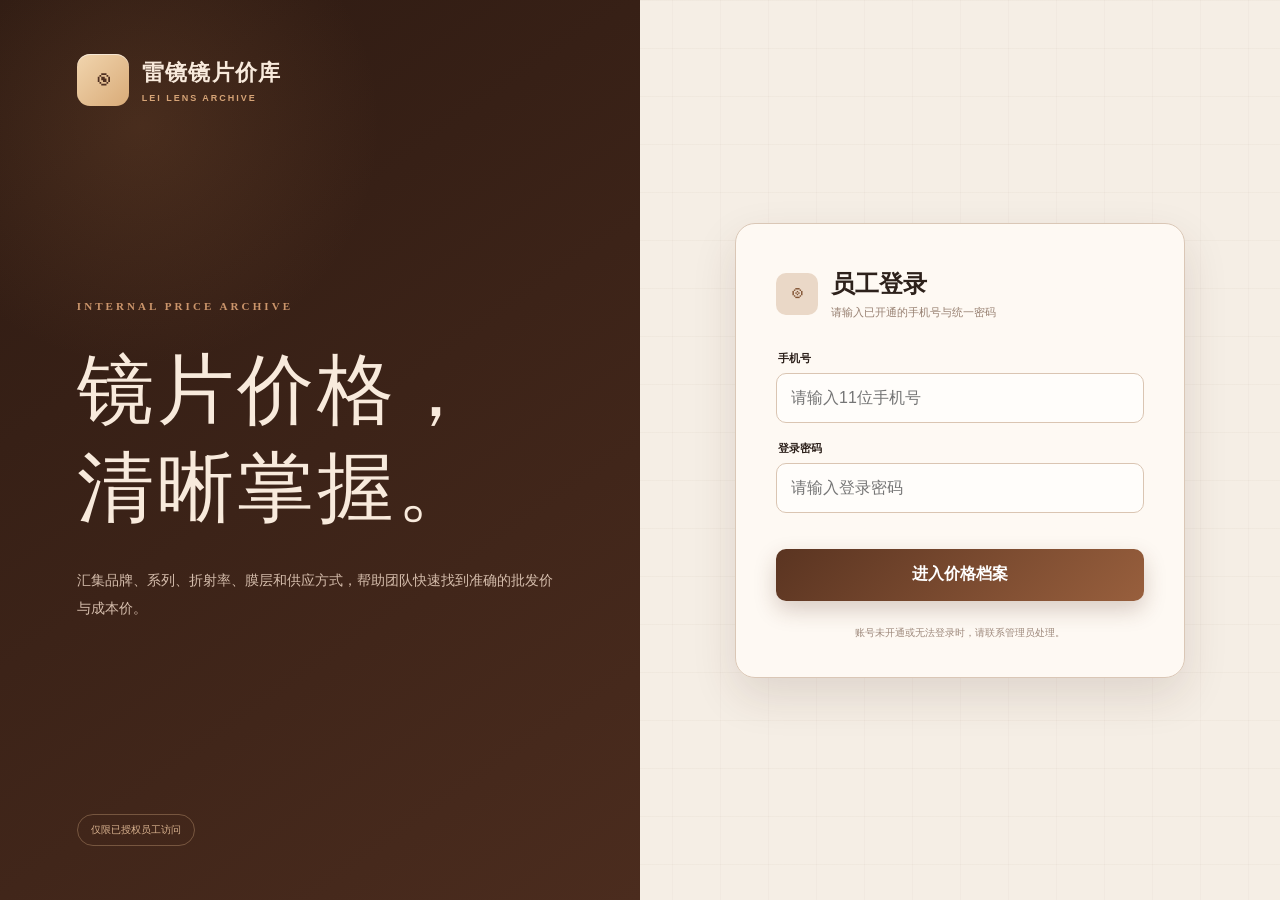
==== lens/index.html @ 8c734595 "Add encrypted employee lens price archive" ====
<!doctype html>
<html lang="zh-CN">
<head>
  <meta charset="utf-8">
  <meta name="viewport" content="width=device-width,initial-scale=1,viewport-fit=cover">
  <meta name="theme-color" content="#3b2419">
  <title>雷镜镜片价库</title>
  <meta name="description" content="雷镜内部镜片批发价与成本价查询">
  <link rel="stylesheet" href="./styles.css">
</head>
<body>
  <main id="loginView" class="login-page">
    <section class="login-intro">
      <div class="login-brand">
        <span class="logo-mark">◉</span>
        <span><strong>雷镜镜片价库</strong><small>LEI LENS ARCHIVE</small></span>
      </div>
      <div class="login-copy">
        <p class="eyebrow">INTERNAL PRICE ARCHIVE</p>
        <h1>镜片价格，<br>清晰掌握。</h1>
        <p>汇集品牌、系列、折射率、膜层和供应方式，帮助团队快速找到准确的批发价与成本价。</p>
      </div>
      <span class="security-note">仅限已授权员工访问</span>
    </section>
    <section class="login-panel">
      <form id="loginForm" class="login-card">
        <div class="login-title">
          <span class="lock-mark">⌾</span>
          <div><h2>员工登录</h2><p>请输入已开通的手机号与统一密码</p></div>
        </div>
        <label>
          <span>手机号</span>
          <input id="phoneInput" inputmode="numeric" autocomplete="username" maxlength="11" placeholder="请输入11位手机号" required>
        </label>
        <label>
          <span>登录密码</span>
          <input id="passwordInput" type="password" autocomplete="current-password" placeholder="请输入登录密码" required>
        </label>
        <p id="loginError" class="form-error" role="alert"></p>
        <button id="loginButton" type="submit">进入价格档案</button>
        <p class="login-help">账号未开通或无法登录时，请联系管理员处理。</p>
      </form>
    </section>
  </main>

  <main id="catalogView" class="catalog-page" hidden>
    <header class="topbar">
      <div class="topbar-brand">
        <span class="logo-mark">◉</span>
        <span><strong>雷镜镜片价库</strong><small>内部批发价与成本档案</small></span>
      </div>
      <div class="topbar-actions">
        <span id="currentUser" class="user-chip"></span>
        <button id="logoutButton" class="logout-button" type="button">退出</button>
      </div>
    </header>

    <div class="catalog-shell">
      <section class="catalog-hero">
        <div><strong>雷镜镜片价格档案</strong><span id="catalogSummary">正在读取受保护的价格数据…</span></div>
        <b>持续更新</b>
      </section>

      <section class="search-panel">
        <div class="search-mode" aria-label="搜索方式">
          <button type="button" data-mode="fuzzy" class="selected">模糊搜索</button>
          <button type="button" data-mode="exact">精准搜索</button>
        </div>
        <label class="search-box">
          <span>⌕</span>
          <input id="searchInput" placeholder="可输入：尼康 控优点 1.67，或东海 LTN 1.67">
          <button id="searchButton" type="button">搜索</button>
        </label>
        <button id="filterToggle" class="filter-toggle" type="button">分类筛选 <i id="filterCount">0</i></button>
      </section>
      <p id="searchGuidance" class="search-guidance">多个关键词会组合匹配品牌、名称、系列、膜层、使用场景与型号。</p>

      <section class="brand-nav" aria-label="镜片品牌一级目录">
        <div class="brand-nav-head">
          <span>一级目录</span>
          <div><strong>镜片品牌</strong><small>先选择品牌，再进入对应的产品体系</small></div>
        </div>
        <div id="brandOptions" class="brand-options"></div>
      </section>

      <section class="group-nav">
        <strong id="groupTitle">全部产品体系</strong>
        <div id="groupOptions" class="group-options"></div>
      </section>

      <section id="filterPanel" class="filter-panel">
        <div class="filter-panel-head">
          <div><strong>组合筛选</strong><small>可以同时选择产品家族、折射率、膜层和供货方式</small></div>
          <button id="resetFilters" type="button">清除全部</button>
        </div>
        <div class="filter-grid">
          <label>产品家族<select id="familyFilter"></select></label>
          <label>具体系列<select id="seriesFilter"></select></label>
          <label>折射率<select id="indexFilter"></select></label>
          <label>膜层<select id="coatingFilter"></select></label>
          <label>供货方式<select id="supplyFilter"></select></label>
        </div>
      </section>

      <section class="result-panel">
        <div class="result-head">
          <div><strong>查询结果</strong><span id="resultSummary"></span></div>
          <span id="loadingState" class="loading-state">读取中…</span>
        </div>
        <div class="table-wrap">
          <table>
            <thead>
              <tr>
                <th>品牌</th><th>产品名称 / 型号</th><th>折射率</th><th>设计 / 供货</th>
                <th>膜层</th><th>批发价</th><th class="cost-head">成本价</th><th>建议零售价</th>
              </tr>
            </thead>
            <tbody id="resultRows"></tbody>
          </table>
        </div>
        <div id="emptyState" class="empty-state" hidden>没有符合条件的产品，请减少筛选条件或切换到模糊搜索。</div>
        <nav id="pagination" class="pagination" aria-label="结果分页"></nav>
      </section>
    </div>
  </main>

  <script src="./app.js"></script>
</body>
</html>
---- lens/styles.css ----
:root {
  --ink: #2d211b;
  --muted: #846f61;
  --brand: #815333;
  --brand-dark: #3b2419;
  --brand-deep: #4b3021;
  --paper: #f5eee5;
  --surface: #fffaf4;
  --line: #dcc9b8;
  --cost: #7a2e1d;
  --shadow: 0 18px 45px rgba(62, 37, 24, .12);
}
* { box-sizing: border-box; }
html { min-width: 320px; background: var(--paper); color: var(--ink); font-family: Inter, "PingFang SC", "Microsoft YaHei", sans-serif; }
body { margin: 0; min-height: 100vh; background:
  linear-gradient(rgba(116, 79, 51, .035) 1px, transparent 1px),
  linear-gradient(90deg, rgba(116, 79, 51, .028) 1px, transparent 1px),
  var(--paper); background-size: 48px 48px; }
button, input, select { font: inherit; }
button { -webkit-tap-highlight-color: transparent; }
[hidden] { display: none !important; }

.login-page { min-height: 100vh; display: grid; grid-template-columns: minmax(390px, 1fr) minmax(500px, 1fr); }
.login-intro { min-height: 100vh; padding: 54px clamp(40px, 6vw, 110px); display: flex; flex-direction: column; background:
  radial-gradient(circle at 22% 14%, rgba(176, 117, 71, .18), transparent 26%),
  linear-gradient(145deg, #2d1a12, #4b2c1e); color: #f8eadc; }
.login-brand, .topbar-brand { display: flex; align-items: center; gap: 13px; }
.logo-mark { width: 52px; height: 52px; display: grid; place-items: center; border-radius: 13px; background: linear-gradient(135deg,#f1d5ae,#d9ab78); color: #4f2f20; font-size: 28px; box-shadow: inset 0 1px rgba(255,255,255,.55); }
.login-brand strong, .topbar-brand strong { display: block; font-family: Georgia, "Noto Serif SC", serif; font-size: 22px; letter-spacing: .06em; }
.login-brand small, .topbar-brand small { display: block; margin-top: 5px; color: #d6a477; font-size: 9px; font-weight: 800; letter-spacing: .22em; }
.login-copy { margin: auto 0; max-width: 620px; }
.eyebrow { color: #cb956b !important; font-family: Georgia,serif; font-size: 11px !important; font-weight: 800; letter-spacing: .28em; }
.login-copy h1 { margin: 25px 0 28px; font-family: Georgia, "Noto Serif SC", serif; font-size: clamp(48px, 6vw, 84px); font-weight: 400; line-height: 1.27; letter-spacing: .04em; }
.login-copy > p { color: #d5bdac; font-size: 14px; line-height: 2; }
.security-note { width: max-content; padding: 8px 13px; border: 1px solid rgba(218,174,133,.35); border-radius: 20px; color: #d9b28f; font-size: 10px; }
.login-panel { min-height: 100vh; padding: 44px; display: grid; place-items: center; }
.login-card { width: min(100%, 450px); padding: 44px 40px 37px; border: 1px solid #dac7b6; border-radius: 20px; background: rgba(255,250,245,.94); box-shadow: var(--shadow); }
.login-title { margin-bottom: 31px; display: flex; gap: 13px; align-items: center; }
.lock-mark { width: 42px; height: 42px; display: grid; place-items: center; border-radius: 10px; background: #ead8c7; color: #815333; font-size: 23px; }
.login-title h2 { margin: 0; font-family: Georgia,"Noto Serif SC",serif; font-size: 24px; }
.login-title p { margin: 5px 0 0; color: #988172; font-size: 11px; }
.login-card label { display: block; margin-top: 18px; }
.login-card label > span { display: block; margin: 0 0 7px 2px; font-size: 11px; font-weight: 800; }
.login-card input { width: 100%; height: 50px; padding: 0 14px; border: 1px solid #dac5b2; border-radius: 10px; outline: none; background: #fffdfa; }
.login-card input:focus { border-color: #a56f4a; box-shadow: 0 0 0 3px rgba(165,111,74,.12); }
.form-error { min-height: 18px; margin: 12px 0 0; color: #a33d28; font-size: 11px; }
#loginButton { width: 100%; height: 52px; margin-top: 6px; border: 0; border-radius: 10px; background: linear-gradient(135deg,#5a3421,#985f3d); color: #fff; cursor: pointer; font-weight: 800; box-shadow: 0 9px 22px rgba(80,45,28,.22); }
#loginButton:disabled { opacity: .58; cursor: wait; }
.login-help { margin: 25px 0 0; color: #9e897c; font-size: 10px; text-align: center; }

.catalog-page { min-height: 100vh; }
.topbar { min-height: 74px; padding: 11px clamp(16px,4vw,58px); display: flex; align-items: center; justify-content: space-between; gap: 20px; border-bottom: 1px solid #d9c4b2; background: rgba(255,250,244,.91); backdrop-filter: blur(15px); position: sticky; top: 0; z-index: 20; }
.topbar .logo-mark { width: 42px; height: 42px; border-radius: 10px; font-size: 22px; }
.topbar-brand strong { font-size: 17px; }
.topbar-brand small { margin-top: 3px; color: #91684a; letter-spacing: .1em; }
.topbar-actions { display: flex; align-items: center; gap: 9px; }
.user-chip { padding: 8px 11px; border-radius: 18px; background: #eee2d7; color: #725442; font-size: 10px; }
.logout-button { height: 34px; padding: 0 13px; border: 1px solid #d6bfaa; border-radius: 8px; background: #fffaf4; color: #6e5342; cursor: pointer; }
.catalog-shell { width: min(1540px, calc(100% - 32px)); margin: 0 auto; padding: 28px 0 48px; }
.catalog-hero { padding: 18px 22px; display: flex; justify-content: space-between; align-items: center; border: 1px solid #d7b793; border-left: 5px solid #b2784e; border-radius: 12px; background: linear-gradient(120deg,#fff9f1,#f0dfcc); box-shadow: 0 8px 20px rgba(79,48,29,.06); }
.catalog-hero strong { display: block; font-family: Georgia,"Noto Serif SC",serif; font-size: 17px; }
.catalog-hero span { display: block; margin-top: 5px; color: #8b6e5b; font-size: 11px; }
.catalog-hero b { padding: 7px 11px; border: 1px solid #d8b38c; border-radius: 17px; color: #7d563b; font-size: 10px; }
.search-panel { margin-top: 18px; display: grid; grid-template-columns: auto minmax(260px,1fr) auto; gap: 10px; }
.search-mode { display: flex; border: 1px solid #dcc5b2; border-radius: 10px; background: #fffaf4; overflow: hidden; }
.search-mode button { padding: 0 17px; border: 0; background: transparent; color: #786557; cursor: pointer; font-size: 11px; }
.search-mode button.selected { background: #8c5b3a; color: #fff; font-weight: 800; }
.search-box { height: 48px; padding-left: 14px; display: flex; align-items: center; border: 1px solid #d8c4b2; border-radius: 10px; background: #fffaf4; }
.search-box > span { color: #a18b7a; font-size: 22px; }
.search-box input { min-width: 0; height: 100%; flex: 1; padding: 0 10px; border: 0; outline: 0; background: transparent; }
.search-box button { height: 38px; margin-right: 5px; padding: 0 23px; border: 0; border-radius: 7px; background: #805133; color: #fff; cursor: pointer; }
.filter-toggle { padding: 0 15px; border: 1px solid #d8c4b2; border-radius: 10px; background: #fffaf4; color: #604b3d; cursor: pointer; }
.filter-toggle i { min-width: 18px; height: 18px; margin-left: 5px; display: inline-grid; place-items: center; border-radius: 10px; background: #815333; color: #fff; font-size: 9px; font-style: normal; }
.search-guidance { margin: 8px 2px 15px; color: #8b7769; font-size: 10px; }

.brand-nav { padding: 16px 18px 18px; border: 1px solid #caa27e; border-left: 4px solid #815333; border-radius: 12px; background: linear-gradient(135deg,rgba(255,250,244,.98),rgba(239,220,200,.72)); box-shadow: 0 9px 24px rgba(76,48,31,.08); }
.brand-nav-head { margin-bottom: 13px; display: flex; align-items: center; gap: 11px; }
.brand-nav-head > span { padding: 5px 9px; border-radius: 6px; background: #815333; color: #fffaf4; font-size: 10px; font-weight: 800; letter-spacing: .08em; }
.brand-nav-head > div { display: flex; align-items: baseline; gap: 10px; }
.brand-nav-head strong { color: #3c2418; font-size: 15px; }
.brand-nav-head small { color: #8a6e5a; font-size: 10px; }
.brand-options, .group-options { display: flex; flex-wrap: wrap; gap: 8px; }
.brand-options button { min-height: 43px; padding: 8px 12px 8px 14px; display: flex; align-items: center; gap: 9px; border: 1px solid #d8c2ad; border-radius: 9px; background: rgba(255,253,250,.94); color: #513b2c; cursor: pointer; font-size: 12px; font-weight: 800; }
.brand-options button.selected { border-color: #553320; background: linear-gradient(135deg,#4a2c1d,#815333); color: #fffaf4; box-shadow: 0 7px 15px rgba(74,44,29,.22); }
.brand-options small, .group-options small { padding: 3px 6px; border-radius: 10px; background: #eee2d7; color: #806b5c; font-size: 9px; font-weight: 600; }
.brand-options button.selected small { background: rgba(255,255,255,.16); color: #f9e8d8; }
.group-nav { margin: 14px 0; display: grid; grid-template-columns: 115px 1fr; align-items: center; gap: 10px; }
.group-nav > strong { color: #665448; font-size: 11px; }
.group-options button { padding: 7px 10px; border: 1px solid #dfd1c3; border-radius: 8px; background: #fffaf4; color: #5f5046; cursor: pointer; font-size: 10px; }
.group-options button.selected { border-color: #815333; background: #f2e4d6; color: #815333; }

.filter-panel { margin-bottom: 17px; padding: 16px 18px 18px; border: 1px solid #dfd0c1; border-radius: 11px; background: #fffaf4; }
.filter-panel-head { margin-bottom: 13px; display: flex; justify-content: space-between; align-items: center; }
.filter-panel-head strong { display: block; font-size: 13px; }
.filter-panel-head small { display: block; margin-top: 3px; color: #927f71; font-size: 9px; }
.filter-panel-head button { border: 0; background: transparent; color: #7b604e; cursor: pointer; font-size: 10px; }
.filter-grid { display: grid; grid-template-columns: repeat(5,minmax(130px,1fr)); gap: 11px; }
.filter-grid label { color: #6d584a; font-size: 10px; font-weight: 800; }
.filter-grid select { width: 100%; height: 39px; margin-top: 6px; padding: 0 10px; border: 1px solid #dbc8b7; border-radius: 8px; outline: 0; background: #fffdfa; color: #4f3f34; }
.result-panel { border: 1px solid #dac8b8; border-radius: 12px; background: #fffaf4; box-shadow: 0 12px 31px rgba(72,44,29,.07); overflow: hidden; }
.result-head { min-height: 58px; padding: 12px 17px; display: flex; align-items: center; justify-content: space-between; border-bottom: 1px solid #e2d5ca; }
.result-head strong { display: block; font-size: 14px; }
.result-head span { display: block; margin-top: 4px; color: #927f72; font-size: 10px; }
.loading-state { color: #8b654b !important; }
.table-wrap { overflow-x: auto; }
table { width: 100%; border-collapse: collapse; font-size: 10px; }
th { padding: 11px 10px; background: #f0e5da; color: #705b4d; text-align: left; white-space: nowrap; }
td { padding: 12px 10px; border-top: 1px solid #eadfd5; color: #5b4a40; vertical-align: top; }
tbody tr:hover { background: #fff9f2; }
.product-cell strong { display: block; max-width: 420px; color: #33251e; font-size: 11px; line-height: 1.5; }
.product-cell small { display: block; margin-top: 4px; color: #9a8678; line-height: 1.4; }
.brand-cell b { padding: 4px 7px; border-radius: 6px; background: #eee0d3; color: #724b31; white-space: nowrap; }
.money { text-align: right; white-space: nowrap; font-variant-numeric: tabular-nums; }
.cost-head { background: #6e3d27; color: #fff; }
.cost-cell { background: #fff0e6; color: var(--cost); font-size: 13px; font-weight: 900; }
.empty-state { padding: 46px 20px; color: #8d796b; text-align: center; font-size: 11px; }
.pagination { min-height: 52px; padding: 10px; display: flex; justify-content: center; align-items: center; gap: 5px; border-top: 1px solid #e5d9cf; }
.pagination button { min-width: 31px; height: 31px; border: 1px solid #ddcdbc; border-radius: 7px; background: #fffaf4; color: #6e584a; cursor: pointer; font-size: 10px; }
.pagination button.selected { border-color: #815333; background: #815333; color: #fff; }
.pagination button:disabled { opacity: .4; cursor: default; }

@media (max-width: 980px) {
  .filter-grid { grid-template-columns: repeat(3,minmax(130px,1fr)); }
  .search-panel { grid-template-columns: auto 1fr; }
  .filter-toggle { min-height: 42px; grid-column: 1 / -1; }
}
@media (max-width: 760px) {
  .login-page { display: block; }
  .login-intro { min-height: auto; padding: 23px 20px 27px; }
  .login-copy { margin: 58px 0 45px; }
  .login-copy h1 { margin: 18px 0; font-size: 42px; }
  .login-panel { min-height: auto; padding: 30px 15px 54px; }
  .login-card { padding: 29px 23px; border-radius: 15px; }
  .topbar { position: static; padding: 11px 13px; }
  .topbar-brand small, .user-chip { display: none; }
  .catalog-shell { width: min(100% - 20px, 1540px); padding-top: 12px; }
  .catalog-hero { padding: 13px 14px; }
  .catalog-hero b { display: none; }
  .search-panel { display: flex; flex-direction: column; }
  .search-mode { min-height: 41px; }
  .search-mode button { flex: 1; }
  .brand-nav { padding: 14px; }
  .brand-nav-head { align-items: flex-start; }
  .brand-nav-head > div { display: block; }
  .brand-nav-head small { display: block; margin-top: 3px; }
  .brand-options button { min-height: 40px; }
  .group-nav { display: block; }
  .group-nav > strong { display: block; margin-bottom: 8px; }
  .filter-grid { grid-template-columns: 1fr 1fr; }
  .result-panel { border-radius: 10px; overflow: visible; background: transparent; border: 0; box-shadow: none; }
  .result-head { margin-bottom: 9px; border: 1px solid #dac8b8; border-radius: 10px; background: #fffaf4; }
  .table-wrap { overflow: visible; }
  table, tbody { display: block; }
  thead { display: none; }
  tbody { display: grid; gap: 9px; }
  tbody tr { display: grid; grid-template-columns: 1fr 1fr; border: 1px solid #dacab9; border-radius: 10px; background: #fffaf4; box-shadow: 0 7px 18px rgba(72,44,29,.06); overflow: hidden; }
  td { min-width: 0; padding: 9px 11px; display: flex; justify-content: space-between; gap: 10px; border-top: 1px solid #eee2d8; font-size: 10px; }
  td::before { content: attr(data-label); color: #998477; font-size: 9px; font-weight: 700; }
  .brand-cell, .product-cell { grid-column: 1 / -1; }
  .brand-cell { border-top: 0; }
  .product-cell { display: block; }
  .product-cell::before { display: none; }
  .money { text-align: left; }
  .cost-cell { font-size: 14px; }
  .pagination { margin-top: 10px; border: 1px solid #dac8b8; border-radius: 10px; background: #fffaf4; }
}
@media (max-width: 480px) {
  .login-brand strong { font-size: 18px; }
  .login-copy h1 { font-size: 36px; }
  .catalog-hero strong { font-size: 14px; }
  .search-box button { padding: 0 15px; }
  .filter-grid { grid-template-columns: 1fr; }
  tbody tr { grid-template-columns: 1fr; }
  td, .brand-cell, .product-cell { grid-column: 1; }
}
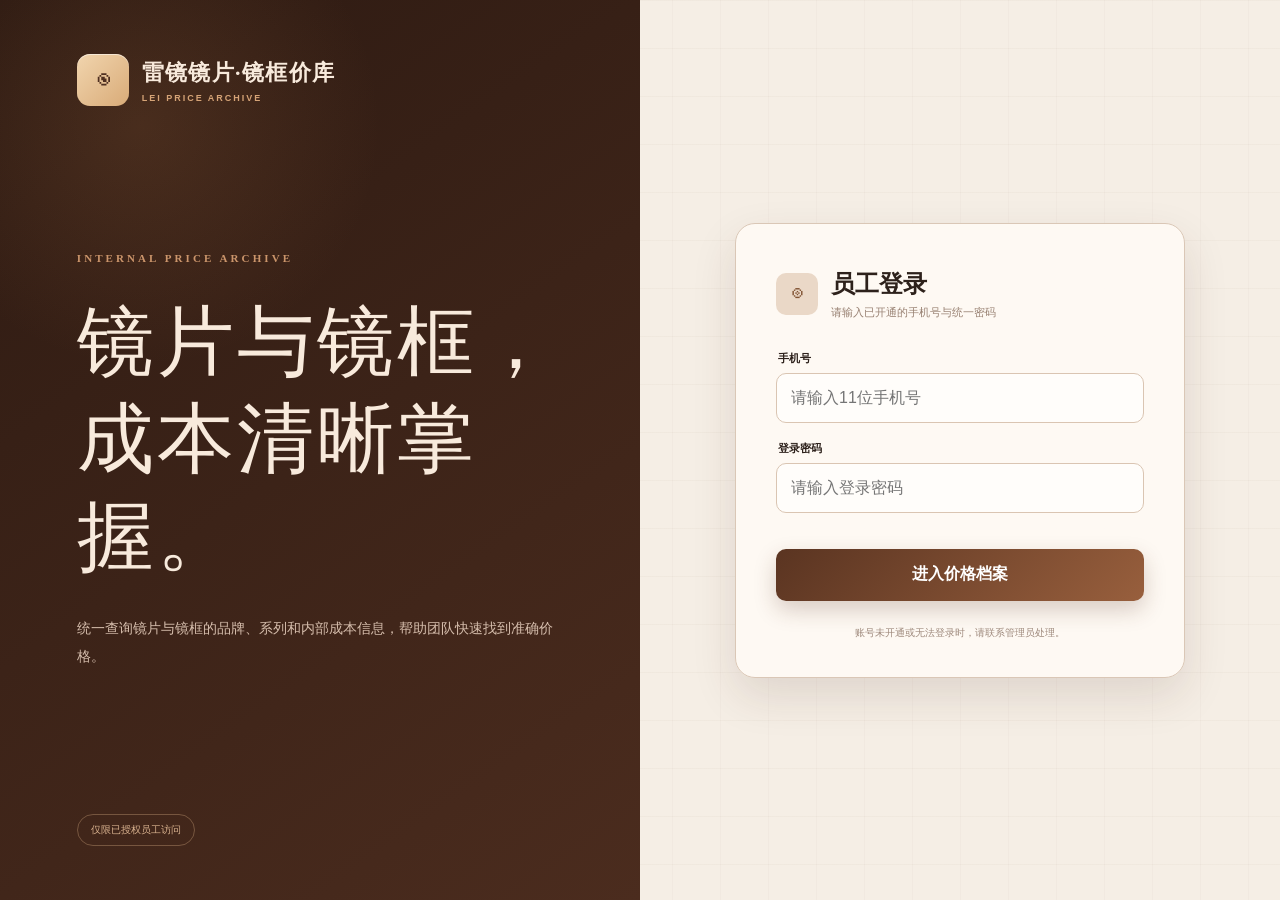
==== commit 2af4ac34: "Add frame cost catalog section # Conflicts: #	index.html #	sales_dashboard.html" ====
--- a/lens/index.html
+++ b/lens/index.html
@@ -4,8 +4,8 @@
   <meta charset="utf-8">
   <meta name="viewport" content="width=device-width,initial-scale=1,viewport-fit=cover">
   <meta name="theme-color" content="#3b2419">
-  <title>雷镜镜片价库</title>
-  <meta name="description" content="雷镜内部镜片批发价与成本价查询">
+  <title>雷镜镜片·镜框价库</title>
+  <meta name="description" content="雷镜内部镜片与镜框成本价查询">
   <link rel="stylesheet" href="./styles.css">
 </head>
 <body>
@@ -13,12 +13,12 @@
     <section class="login-intro">
       <div class="login-brand">
         <span class="logo-mark">◉</span>
-        <span><strong>雷镜镜片价库</strong><small>LEI LENS ARCHIVE</small></span>
+        <span><strong>雷镜镜片·镜框价库</strong><small>LEI PRICE ARCHIVE</small></span>
       </div>
       <div class="login-copy">
         <p class="eyebrow">INTERNAL PRICE ARCHIVE</p>
-        <h1>镜片价格，<br>清晰掌握。</h1>
-        <p>汇集品牌、系列、折射率、膜层和供应方式，帮助团队快速找到准确的批发价与成本价。</p>
+        <h1>镜片与镜框，<br>成本清晰掌握。</h1>
+        <p>统一查询镜片与镜框的品牌、系列和内部成本信息，帮助团队快速找到准确价格。</p>
       </div>
       <span class="security-note">仅限已授权员工访问</span>
     </section>
@@ -47,7 +47,7 @@
     <header class="topbar">
       <div class="topbar-brand">
         <span class="logo-mark">◉</span>
-        <span><strong>雷镜镜片价库</strong><small>内部批发价与成本档案</small></span>
+        <span><strong>雷镜镜片·镜框价库</strong><small>内部批发价与成本档案</small></span>
       </div>
       <div class="topbar-actions">
         <span id="currentUser" class="user-chip"></span>
@@ -57,9 +57,24 @@
 
     <div class="catalog-shell">
       <section class="catalog-hero">
-        <div><strong>雷镜镜片价格档案</strong><span id="catalogSummary">正在读取受保护的价格数据…</span></div>
+        <div><strong>雷镜内部成本价格档案</strong><span id="catalogSummary">正在读取受保护的价格数据…</span></div>
         <b>持续更新</b>
       </section>
+
+      <nav class="catalog-tabs" aria-label="价库一级分类">
+        <button type="button" class="selected" data-catalog-view="lens" aria-pressed="true">
+          <span class="catalog-tab-icon" aria-hidden="true">◉</span>
+          <span><strong>镜片成本价</strong><small>品牌、系列、折射率与膜层</small></span>
+          <i>进入查询</i>
+        </button>
+        <button type="button" data-catalog-view="frame" aria-pressed="false">
+          <span class="catalog-tab-icon" aria-hidden="true">▢</span>
+          <span><strong>镜框成本价</strong><small>品牌、系列与参考成本</small></span>
+          <i>进入查询</i>
+        </button>
+      </nav>
+
+      <section id="lensSection" class="catalog-section">
 
       <section class="search-panel">
         <div class="search-mode" aria-label="搜索方式">
@@ -105,7 +120,19 @@
       <section class="result-panel">
         <div class="result-head">
           <div><strong>查询结果</strong><span id="resultSummary"></span></div>
-          <span id="loadingState" class="loading-state">读取中…</span>
+          <div class="result-actions">
+            <label class="price-sort">
+              <span>价格排序</span>
+              <select id="priceSort">
+                <option value="">默认排序</option>
+                <option value="cost_price:asc">成本价：最低 → 最高</option>
+                <option value="cost_price:desc">成本价：最高 → 最低</option>
+                <option value="retail_price:asc">建议零售价：最低 → 最高</option>
+                <option value="retail_price:desc">建议零售价：最高 → 最低</option>
+              </select>
+            </label>
+            <span id="loadingState" class="loading-state">读取中…</span>
+          </div>
         </div>
         <div class="table-wrap">
           <table>
@@ -121,6 +148,74 @@
         <div id="emptyState" class="empty-state" hidden>没有符合条件的产品，请减少筛选条件或切换到模糊搜索。</div>
         <nav id="pagination" class="pagination" aria-label="结果分页"></nav>
       </section>
+      </section>
+
+      <section id="frameSection" class="catalog-section" hidden>
+        <section class="search-panel frame-search-panel">
+          <label class="search-box">
+            <span>⌕</span>
+            <input id="frameSearchInput" placeholder="可输入镜框品牌、系列、材质或备注">
+            <button id="frameSearchButton" type="button">搜索</button>
+          </label>
+          <button id="resetFrameFilters" class="filter-toggle frame-reset" type="button">清除筛选</button>
+        </section>
+        <p class="search-guidance">镜框按品牌和系列快速查找；成本可记录单价，也可以记录一个参考区间。</p>
+
+        <section class="brand-nav" aria-label="镜框品牌一级目录">
+          <div class="brand-nav-head">
+            <span>一级目录</span>
+            <div><strong>镜框品牌</strong><small>先选择品牌，再查看该品牌的系列与参考成本</small></div>
+          </div>
+          <div id="frameBrandOptions" class="brand-options"></div>
+        </section>
+
+        <section class="group-nav frame-series-nav">
+          <strong id="frameSeriesTitle">全部镜框系列</strong>
+          <div id="frameSeriesOptions" class="group-options"></div>
+        </section>
+
+        <section id="frameReadyState" class="frame-ready-state" hidden>
+          <div class="frame-ready-copy">
+            <span>镜框栏目已就绪</span>
+            <strong>数据按“品牌 → 系列 → 参考成本”录入</strong>
+            <p>您后续给我品牌、系列和大致成本价即可；若有材质、定位或备注，也可以一并展示。</p>
+          </div>
+          <div class="frame-structure" aria-label="镜框价库信息结构">
+            <div><small>一级分类</small><b>镜框品牌</b></div>
+            <i>→</i>
+            <div><small>二级分类</small><b>具体系列</b></div>
+            <i>→</i>
+            <div><small>核心信息</small><b>参考成本价</b></div>
+          </div>
+        </section>
+
+        <section class="result-panel frame-result-panel">
+          <div class="result-head">
+            <div><strong>镜框查询结果</strong><span id="frameResultSummary"></span></div>
+            <label class="price-sort">
+              <span>成本排序</span>
+              <select id="framePriceSort">
+                <option value="">默认排序</option>
+                <option value="asc">成本价：最低 → 最高</option>
+                <option value="desc">成本价：最高 → 最低</option>
+              </select>
+            </label>
+          </div>
+          <div class="table-wrap">
+            <table class="frame-table">
+              <thead>
+                <tr>
+                  <th>品牌</th><th>系列</th><th>定位 / 描述</th><th>材质</th>
+                  <th class="cost-head">参考成本价</th><th>备注</th><th>更新时间</th>
+                </tr>
+              </thead>
+              <tbody id="frameResultRows"></tbody>
+            </table>
+          </div>
+          <div id="frameEmptyState" class="empty-state" hidden>没有符合条件的镜框系列，请减少筛选条件或清除搜索。</div>
+          <nav id="framePagination" class="pagination" aria-label="镜框结果分页"></nav>
+        </section>
+      </section>
     </div>
   </main>
 
--- a/lens/styles.css
+++ b/lens/styles.css
@@ -50,9 +50,11 @@
 
 .catalog-page { min-height: 100vh; }
 .topbar { min-height: 74px; padding: 11px clamp(16px,4vw,58px); display: flex; align-items: center; justify-content: space-between; gap: 20px; border-bottom: 1px solid #d9c4b2; background: rgba(255,250,244,.91); backdrop-filter: blur(15px); position: sticky; top: 0; z-index: 20; }
-.topbar .logo-mark { width: 42px; height: 42px; border-radius: 10px; font-size: 22px; }
-.topbar-brand strong { font-size: 17px; }
-.topbar-brand small { margin-top: 3px; color: #91684a; letter-spacing: .1em; }
+.topbar-brand { min-width: 265px; gap: 16px; }
+.topbar-brand > span:last-child { min-width: 168px; display: flex; flex-direction: column; justify-content: center; text-align: center; }
+.topbar .logo-mark { width: 46px; height: 46px; border-radius: 11px; font-size: 24px; }
+.topbar-brand strong { font-size: 20px; line-height: 1.2; letter-spacing: .08em; }
+.topbar-brand small { margin-top: 5px; color: #91684a; font-size: 11px; line-height: 1.25; letter-spacing: .08em; }
 .topbar-actions { display: flex; align-items: center; gap: 9px; }
 .user-chip { padding: 8px 11px; border-radius: 18px; background: #eee2d7; color: #725442; font-size: 10px; }
 .logout-button { height: 34px; padding: 0 13px; border: 1px solid #d6bfaa; border-radius: 8px; background: #fffaf4; color: #6e5342; cursor: pointer; }
@@ -61,7 +63,23 @@
 .catalog-hero strong { display: block; font-family: Georgia,"Noto Serif SC",serif; font-size: 17px; }
 .catalog-hero span { display: block; margin-top: 5px; color: #8b6e5b; font-size: 11px; }
 .catalog-hero b { padding: 7px 11px; border: 1px solid #d8b38c; border-radius: 17px; color: #7d563b; font-size: 10px; }
+.catalog-tabs { margin-top: 18px; display: grid; grid-template-columns: 1fr 1fr; gap: 12px; }
+.catalog-tabs button { min-height: 82px; padding: 14px 17px; display: grid; grid-template-columns: auto 1fr auto; align-items: center; gap: 13px; border: 1px solid #d8c1ad; border-radius: 13px; background: rgba(255,250,244,.94); color: #725b4d; cursor: pointer; text-align: left; box-shadow: 0 7px 18px rgba(73,44,28,.05); }
+.catalog-tabs button:hover { border-color: #b68561; transform: translateY(-1px); }
+.catalog-tabs button.selected { border-color: #5a3522; background: linear-gradient(135deg,#4a2c1d,#8a5737); color: #fffaf4; box-shadow: 0 10px 24px rgba(74,44,29,.22); }
+.catalog-tab-icon { width: 42px; height: 42px; display: grid; place-items: center; border-radius: 11px; background: #ead7c5; color: #6f442c; font-size: 22px; }
+.catalog-tabs button.selected .catalog-tab-icon { background: rgba(255,255,255,.14); color: #f5d8bc; }
+.catalog-tabs strong, .catalog-tabs small { display: block; }
+.catalog-tabs strong { font-family: Georgia,"Noto Serif SC",serif; font-size: 17px; }
+.catalog-tabs small { margin-top: 5px; color: #957d6c; font-size: 10px; }
+.catalog-tabs button.selected small { color: #e5cbb6; }
+.catalog-tabs i { color: #9b785f; font-size: 9px; font-style: normal; font-weight: 800; }
+.catalog-tabs button.selected i { color: #f0d6bf; }
+.catalog-section { animation: catalog-in .2s ease-out; }
+@keyframes catalog-in { from { opacity: 0; transform: translateY(4px); } to { opacity: 1; transform: none; } }
 .search-panel { margin-top: 18px; display: grid; grid-template-columns: auto minmax(260px,1fr) auto; gap: 10px; }
+.frame-search-panel { grid-template-columns: minmax(260px,1fr) auto; }
+.frame-reset { min-height: 48px; font-weight: 800; }
 .search-mode { display: flex; border: 1px solid #dcc5b2; border-radius: 10px; background: #fffaf4; overflow: hidden; }
 .search-mode button { padding: 0 17px; border: 0; background: transparent; color: #786557; cursor: pointer; font-size: 11px; }
 .search-mode button.selected { background: #8c5b3a; color: #fff; font-weight: 800; }
@@ -84,6 +102,7 @@
 .brand-options button.selected { border-color: #553320; background: linear-gradient(135deg,#4a2c1d,#815333); color: #fffaf4; box-shadow: 0 7px 15px rgba(74,44,29,.22); }
 .brand-options small, .group-options small { padding: 3px 6px; border-radius: 10px; background: #eee2d7; color: #806b5c; font-size: 9px; font-weight: 600; }
 .brand-options button.selected small { background: rgba(255,255,255,.16); color: #f9e8d8; }
+.pending-chip { min-height: 43px; padding: 0 15px; display: inline-flex; align-items: center; border: 1px dashed #c9a687; border-radius: 9px; background: rgba(255,253,250,.7); color: #8a6c58; font-size: 11px; font-weight: 800; }
 .group-nav { margin: 14px 0; display: grid; grid-template-columns: 115px 1fr; align-items: center; gap: 10px; }
 .group-nav > strong { color: #665448; font-size: 11px; }
 .group-options button { padding: 7px 10px; border: 1px solid #dfd1c3; border-radius: 8px; background: #fffaf4; color: #5f5046; cursor: pointer; font-size: 10px; }
@@ -93,14 +112,29 @@
 .filter-panel-head { margin-bottom: 13px; display: flex; justify-content: space-between; align-items: center; }
 .filter-panel-head strong { display: block; font-size: 13px; }
 .filter-panel-head small { display: block; margin-top: 3px; color: #927f71; font-size: 9px; }
-.filter-panel-head button { border: 0; background: transparent; color: #7b604e; cursor: pointer; font-size: 10px; }
+.filter-panel-head button { min-width: 92px; height: 36px; padding: 0 16px; border: 1px solid #d5baa2; border-radius: 8px; background: #f5e7d9; color: #704b34; cursor: pointer; font-size: 11px; font-weight: 800; }
+.filter-panel-head button:hover { border-color: #a97958; background: #eddbc9; color: #593522; }
 .filter-grid { display: grid; grid-template-columns: repeat(5,minmax(130px,1fr)); gap: 11px; }
 .filter-grid label { color: #6d584a; font-size: 10px; font-weight: 800; }
 .filter-grid select { width: 100%; height: 39px; margin-top: 6px; padding: 0 10px; border: 1px solid #dbc8b7; border-radius: 8px; outline: 0; background: #fffdfa; color: #4f3f34; }
+.frame-ready-state { margin: 18px 0; padding: 24px; display: grid; grid-template-columns: minmax(250px,.8fr) minmax(450px,1.2fr); align-items: center; gap: 28px; border: 1px solid #d2ad8b; border-radius: 13px; background: linear-gradient(135deg,#fff9f1,#ead7c4); box-shadow: 0 10px 25px rgba(76,48,31,.08); }
+.frame-ready-copy > span { display: inline-block; margin-bottom: 10px; padding: 5px 9px; border-radius: 15px; background: #815333; color: #fff; font-size: 9px; font-weight: 800; }
+.frame-ready-copy strong { display: block; color: #3f281c; font-family: Georgia,"Noto Serif SC",serif; font-size: 19px; }
+.frame-ready-copy p { margin: 9px 0 0; color: #7f6858; font-size: 11px; line-height: 1.8; }
+.frame-structure { display: grid; grid-template-columns: 1fr auto 1fr auto 1fr; align-items: center; gap: 10px; }
+.frame-structure div { min-height: 82px; padding: 13px; display: grid; place-content: center; border: 1px solid #d6b99e; border-radius: 10px; background: rgba(255,252,248,.82); text-align: center; }
+.frame-structure small { color: #9a806d; font-size: 9px; }
+.frame-structure b { margin-top: 7px; color: #5d3a27; font-size: 13px; }
+.frame-structure i { color: #a77857; font-style: normal; font-weight: 900; }
 .result-panel { border: 1px solid #dac8b8; border-radius: 12px; background: #fffaf4; box-shadow: 0 12px 31px rgba(72,44,29,.07); overflow: hidden; }
 .result-head { min-height: 58px; padding: 12px 17px; display: flex; align-items: center; justify-content: space-between; border-bottom: 1px solid #e2d5ca; }
 .result-head strong { display: block; font-size: 14px; }
 .result-head span { display: block; margin-top: 4px; color: #927f72; font-size: 10px; }
+.result-actions { display: flex; align-items: flex-end; gap: 12px; }
+.price-sort { display: flex; align-items: center; gap: 8px; color: #725849; font-size: 10px; font-weight: 800; }
+.price-sort span { margin: 0; color: #725849; white-space: nowrap; }
+.price-sort select { height: 36px; min-width: 190px; padding: 0 30px 0 11px; border: 1px solid #d6c0ad; border-radius: 8px; outline: 0; background: #fffdfa; color: #533a2c; cursor: pointer; font-weight: 700; }
+.price-sort select:focus { border-color: #8c5b3a; box-shadow: 0 0 0 3px rgba(140,91,58,.12); }
 .loading-state { color: #8b654b !important; }
 .table-wrap { overflow-x: auto; }
 table { width: 100%; border-collapse: collapse; font-size: 10px; }
@@ -113,6 +147,7 @@
 .money { text-align: right; white-space: nowrap; font-variant-numeric: tabular-nums; }
 .cost-head { background: #6e3d27; color: #fff; }
 .cost-cell { background: #fff0e6; color: var(--cost); font-size: 13px; font-weight: 900; }
+.frame-cost-cell small { display: block; margin-top: 4px; color: #9b6b58; font-size: 9px; font-weight: 600; white-space: normal; }
 .empty-state { padding: 46px 20px; color: #8d796b; text-align: center; font-size: 11px; }
 .pagination { min-height: 52px; padding: 10px; display: flex; justify-content: center; align-items: center; gap: 5px; border-top: 1px solid #e5d9cf; }
 .pagination button { min-width: 31px; height: 31px; border: 1px solid #ddcdbc; border-radius: 7px; background: #fffaf4; color: #6e584a; cursor: pointer; font-size: 10px; }
@@ -122,7 +157,10 @@
 @media (max-width: 980px) {
   .filter-grid { grid-template-columns: repeat(3,minmax(130px,1fr)); }
   .search-panel { grid-template-columns: auto 1fr; }
+  .frame-search-panel { grid-template-columns: 1fr auto; }
   .filter-toggle { min-height: 42px; grid-column: 1 / -1; }
+  .frame-search-panel .filter-toggle { grid-column: auto; }
+  .frame-ready-state { grid-template-columns: 1fr; }
 }
 @media (max-width: 760px) {
   .login-page { display: block; }
@@ -132,10 +170,20 @@
   .login-panel { min-height: auto; padding: 30px 15px 54px; }
   .login-card { padding: 29px 23px; border-radius: 15px; }
   .topbar { position: static; padding: 11px 13px; }
+  .topbar-brand { min-width: 0; gap: 10px; }
+  .topbar-brand > span:last-child { min-width: 0; }
+  .topbar .logo-mark { width: 42px; height: 42px; font-size: 22px; }
+  .topbar-brand strong { font-size: 17px; }
   .topbar-brand small, .user-chip { display: none; }
   .catalog-shell { width: min(100% - 20px, 1540px); padding-top: 12px; }
   .catalog-hero { padding: 13px 14px; }
   .catalog-hero b { display: none; }
+  .catalog-tabs { margin-top: 12px; gap: 8px; }
+  .catalog-tabs button { min-height: 74px; padding: 11px; grid-template-columns: auto 1fr; gap: 9px; }
+  .catalog-tabs i { display: none; }
+  .catalog-tab-icon { width: 35px; height: 35px; border-radius: 9px; font-size: 18px; }
+  .catalog-tabs strong { font-size: 14px; }
+  .catalog-tabs small { font-size: 8px; line-height: 1.45; }
   .search-panel { display: flex; flex-direction: column; }
   .search-mode { min-height: 41px; }
   .search-mode button { flex: 1; }
@@ -146,9 +194,18 @@
   .brand-options button { min-height: 40px; }
   .group-nav { display: block; }
   .group-nav > strong { display: block; margin-bottom: 8px; }
+  .frame-ready-state { padding: 18px 14px; gap: 18px; }
+  .frame-ready-copy strong { font-size: 16px; }
+  .frame-structure { gap: 5px; }
+  .frame-structure div { min-height: 68px; padding: 8px 5px; }
+  .frame-structure b { font-size: 11px; }
   .filter-grid { grid-template-columns: 1fr 1fr; }
   .result-panel { border-radius: 10px; overflow: visible; background: transparent; border: 0; box-shadow: none; }
-  .result-head { margin-bottom: 9px; border: 1px solid #dac8b8; border-radius: 10px; background: #fffaf4; }
+  .result-head { margin-bottom: 9px; align-items: flex-start; gap: 12px; border: 1px solid #dac8b8; border-radius: 10px; background: #fffaf4; }
+  .result-actions { align-items: flex-end; }
+  .price-sort { display: block; }
+  .price-sort span { margin: 0 0 4px; }
+  .price-sort select { min-width: 168px; max-width: 50vw; }
   .table-wrap { overflow: visible; }
   table, tbody { display: block; }
   thead { display: none; }
@@ -168,7 +225,12 @@
   .login-brand strong { font-size: 18px; }
   .login-copy h1 { font-size: 36px; }
   .catalog-hero strong { font-size: 14px; }
+  .catalog-tabs button { display: block; text-align: center; }
+  .catalog-tab-icon { margin: 0 auto 7px; }
+  .catalog-tabs small { display: none; }
   .search-box button { padding: 0 15px; }
+  .frame-structure { grid-template-columns: 1fr; }
+  .frame-structure i { transform: rotate(90deg); text-align: center; }
   .filter-grid { grid-template-columns: 1fr; }
   tbody tr { grid-template-columns: 1fr; }
   td, .brand-cell, .product-cell { grid-column: 1; }
